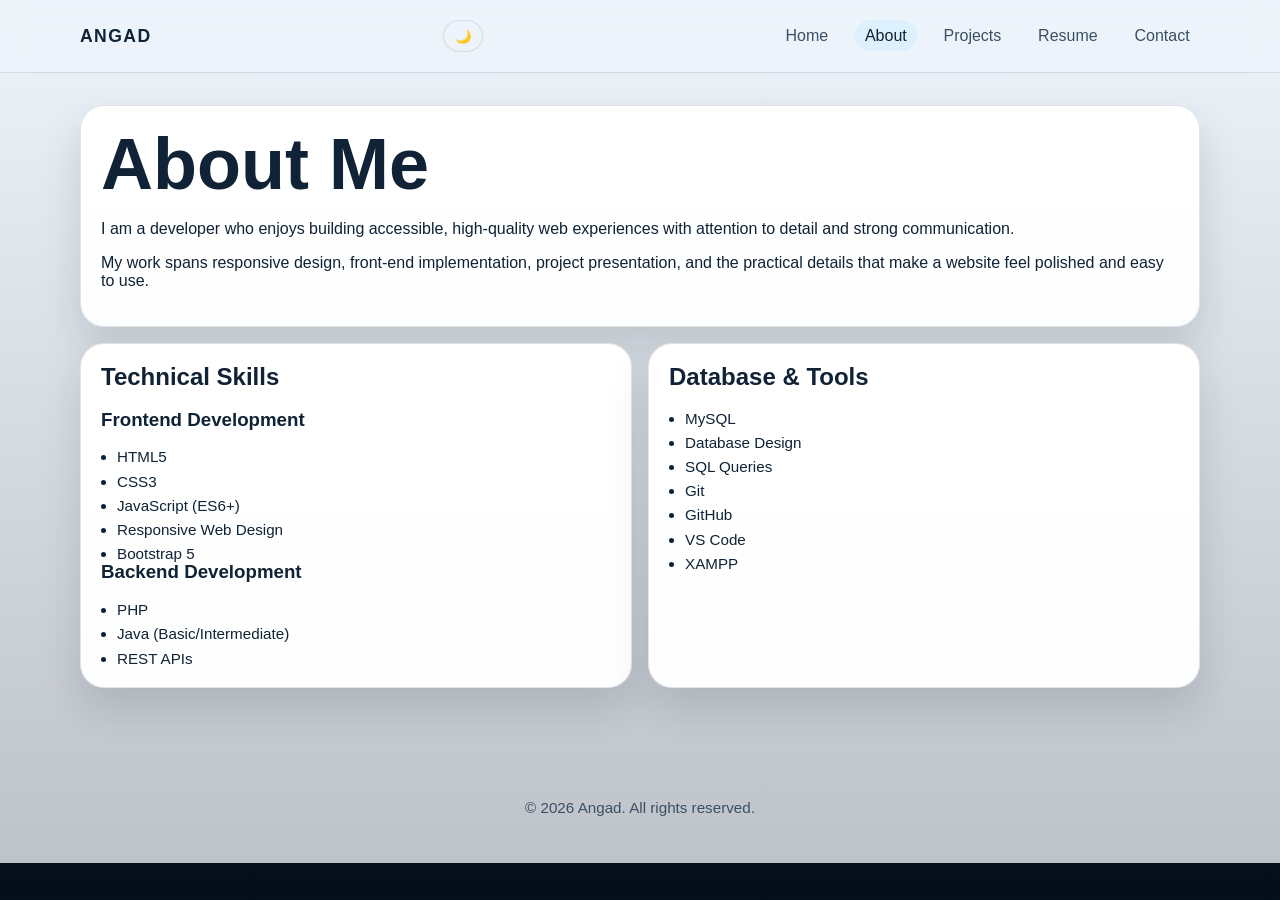
==== about.html @ 11468017 "Initial portfolio website commit" ====
<!DOCTYPE html>
<html lang="en">
  <head>
    <meta charset="UTF-8" />
    <meta name="viewport" content="width=device-width, initial-scale=1.0" />
    <title>Portfolio | About</title>
    <link rel="stylesheet" href="css/style.css" />
  </head>
  <body>
    <header class="site-header">
      <nav class="nav container">
        <a class="brand" href="index.html">Angad</a>
        <div class="nav-actions">
          <button class="theme-toggle" type="button" aria-label="Toggle theme">☀️</button>
          <button class="nav-toggle" type="button" aria-label="Toggle navigation">☰</button>
        </div>
        <ul class="nav-links">
          <li><a href="index.html">Home</a></li>
          <li><a href="about.html" class="active">About</a></li>
          <li><a href="projects.html">Projects</a></li>
          <li><a href="resume.html">Resume</a></li>
          <li><a href="contact.html">Contact</a></li>
        </ul>
      </nav>
    </header>

    <main class="container page-content">
      <section class="card">
        <h1>About Me</h1>
        <p>I am a developer who enjoys building accessible, high-quality web experiences with attention to detail and strong communication.</p>
        <p>My work spans responsive design, front-end implementation, project presentation, and the practical details that make a website feel polished and easy to use.</p>
      </section>

      <section class="section-grid two-up">
        <article class="card">
          <h2>Technical Skills</h2>
          <h3>Frontend Development</h3>
          <ul class="bullet-list">
            <li>HTML5</li>
            <li>CSS3</li>
            <li>JavaScript (ES6+)</li>
            <li>Responsive Web Design</li>
            <li>Bootstrap 5</li>
          </ul>
          <h3>Backend Development</h3>
          <ul class="bullet-list">
            <li>PHP</li>
            <li>Java (Basic/Intermediate)</li>
            <li>REST APIs</li>
          </ul>
        </article>
        <article class="card">
          <h2>Database & Tools</h2>
          <ul class="bullet-list">
            <li>MySQL</li>
            <li>Database Design</li>
            <li>SQL Queries</li>
            <li>Git</li>
            <li>GitHub</li>
            <li>VS Code</li>
            <li>XAMPP</li>
          </ul>
        </article>
      </section>
    </main>

    <footer class="site-footer">
      <p>© <span id="year"></span> Angad. All rights reserved.</p>
    </footer>

    <script src="js/script.js"></script>
  </body>
</html>
---- css/style.css ----
:root {
  color-scheme: dark;
  --bg: #07111f;
  --panel: #102235;
  --panel-2: #17324a;
  --text: #eff7ff;
  --muted: #bfd3e5;
  --accent: #62d2ff;
  --accent-2: #8ff1d1;
  --border: rgba(191, 211, 229, 0.14);
  --shadow: rgba(0, 0, 0, 0.28);
}

body.theme-light {
  color-scheme: light;
  --bg: #edf4fb;
  --panel: #ffffff;
  --panel-2: #e3edf9;
  --text: #102235;
  --muted: #3b4f63;
  --accent: #0f7cd8;
  --accent-2: #0aa67c;
  --border: rgba(16, 34, 53, 0.12);
  --shadow: rgba(15, 28, 44, 0.14);
}

* { box-sizing: border-box; }
html, body { margin: 0; padding: 0; font-family: Arial, Helvetica, sans-serif; background: linear-gradient(180deg, var(--bg) 0%, color-mix(in srgb, var(--bg) 80%, #000 20%) 100%); color: var(--text); min-height: 100%; }
body { display: flex; flex-direction: column; transition: background-color 0.25s ease, color 0.25s ease; }
img { max-width: 100%; display: block; }
a { color: inherit; text-decoration: none; }
.container { width: min(1120px, calc(100% - 2rem)); margin: 0 auto; }
.site-header { position: sticky; top: 0; z-index: 10; backdrop-filter: blur(12px); background: color-mix(in srgb, var(--bg) 86%, transparent); border-bottom: 1px solid var(--border); }
.nav { display: flex; align-items: center; justify-content: space-between; gap: 1rem; min-height: 72px; }
.brand { font-size: 1.1rem; font-weight: 700; letter-spacing: 0.08em; text-transform: uppercase; }
.nav-links { display: flex; gap: 1rem; list-style: none; margin: 0; padding: 0; align-items: center; }
.nav-links a { color: var(--muted); padding: 0.45rem 0.65rem; border-radius: 999px; transition: transform 0.18s ease, background-color 0.18s ease, color 0.18s ease; }
.nav-links a:hover, .nav-links a.active { color: var(--text); background: rgba(98, 210, 255, 0.12); transform: translateY(-1px); }
.nav-actions { display: flex; align-items: center; gap: 0.5rem; }
.theme-toggle, .nav-toggle { display: inline-flex; align-items: center; justify-content: center; background: rgba(255, 255, 255, 0.04); color: var(--text); border: 1px solid var(--border); border-radius: 999px; padding: 0.45rem 0.65rem; transition: transform 0.18s ease, background-color 0.18s ease, box-shadow 0.18s ease; }
.theme-toggle:hover, .nav-toggle:hover { background: rgba(98, 210, 255, 0.12); transform: translateY(-1px); box-shadow: 0 10px 18px rgba(0, 0, 0, 0.18); }
.nav-toggle { display: none; border-radius: 8px; }

main { flex: 1; }
.hero { display: grid; grid-template-columns: 1.2fr 0.8fr; gap: 2rem; align-items: center; padding: 4rem 0 2rem; }
.eyebrow { text-transform: uppercase; letter-spacing: 0.18em; color: var(--accent); font-size: 0.82rem; }
h1, h2, h3 { line-height: 1.08; margin-top: 0; }
h1 { font-size: clamp(2.4rem, 6vw, 4.5rem); margin-bottom: 1rem; }
.lead { color: var(--muted); font-size: 1.08rem; max-width: 42rem; }
.cta-row { display: flex; gap: 0.75rem; flex-wrap: wrap; margin-top: 1.6rem; }
.button { display: inline-flex; align-items: center; justify-content: center; border-radius: 999px; padding: 0.75rem 1rem; border: 1px solid transparent; font-weight: 600; transition: transform 0.18s ease, box-shadow 0.18s ease, background-color 0.18s ease; }
.button:hover { transform: translateY(-2px); box-shadow: 0 10px 18px rgba(0, 0, 0, 0.25); }
.button.primary { background: linear-gradient(135deg, var(--accent), #4ea8ff); color: #03101b; box-shadow: 0 0 0 rgba(98, 210, 255, 0.35), 0 12px 24px rgba(98, 210, 255, 0.18); }
.button.primary:hover { box-shadow: 0 0 18px rgba(98, 210, 255, 0.35), 0 14px 28px rgba(98, 210, 255, 0.25); }
.button.secondary { border-color: var(--border); color: var(--text); background: rgba(255,255,255,0.03); }

.profile-card, .card { background: linear-gradient(180deg, var(--panel), color-mix(in srgb, var(--panel) 92%, var(--bg) 8%)); border: 1px solid var(--border); border-radius: 24px; padding: 1.25rem; box-shadow: 0 20px 40px var(--shadow); transition: transform 0.18s ease, border-color 0.18s ease, box-shadow 0.18s ease; }
.profile-card:hover, .card:hover { transform: translateY(-3px); border-color: rgba(98, 210, 255, 0.35); box-shadow: 0 24px 46px var(--shadow); }
.avatar { width: 72px; height: 72px; border-radius: 18px; display: grid; place-items: center; font-weight: 700; background: linear-gradient(135deg, var(--accent-2), var(--accent)); color: #07111f; margin-bottom: 0.75rem; }
.tag-list, .bullet-list { display: flex; flex-wrap: wrap; gap: 0.5rem; list-style: none; padding: 0; margin: 0; }
.tag-list li, .bullet-list li { background: rgba(255,255,255,0.06); border: 1px solid var(--border); padding: 0.45rem 0.6rem; border-radius: 999px; font-size: 0.95rem; }
.bullet-list { display: grid; gap: 0.45rem; list-style: disc; padding-left: 1rem; }
.bullet-list li { background: none; border: none; padding: 0; border-radius: 0; }

.section-grid { display: grid; gap: 1rem; margin: 1rem 0 2rem; }
.two-up { grid-template-columns: repeat(2, 1fr); }
.three-up { grid-template-columns: repeat(3, 1fr); }
.page-content { padding: 2rem 0 3rem; }
.project-card p { color: var(--muted); }
.contact-wrap { display: grid; grid-template-columns: 1fr 1fr; gap: 1.25rem; }
.contact-form { display: grid; gap: 0.85rem; }
.contact-form label { display: grid; gap: 0.35rem; color: var(--muted); font-size: 0.95rem; }
.contact-form input, .contact-form textarea { width: 100%; border-radius: 14px; border: 1px solid var(--border); background: rgba(255,255,255,0.04); color: var(--text); padding: 0.8rem 0.9rem; font: inherit; }
.contact-form input:focus, .contact-form textarea:focus { outline: 2px solid rgba(98, 210, 255, 0.35); border-color: var(--accent); }
.site-footer { padding: 1rem 0 2rem; color: var(--muted); text-align: center; font-size: 0.95rem; }

@media (max-width: 980px) {
  .hero, .contact-wrap, .two-up, .three-up { grid-template-columns: 1fr; }
}

@media (max-width: 760px) {
  .nav-toggle { display: inline-flex; }
  .nav-links { position: absolute; top: 72px; left: 1rem; right: 1rem; display: none; flex-direction: column; align-items: stretch; background: rgba(7, 17, 31, 0.98); border: 1px solid var(--border); border-radius: 18px; padding: 0.75rem; }
  .nav-links.open { display: flex; }
  .hero { padding-top: 2rem; }
}
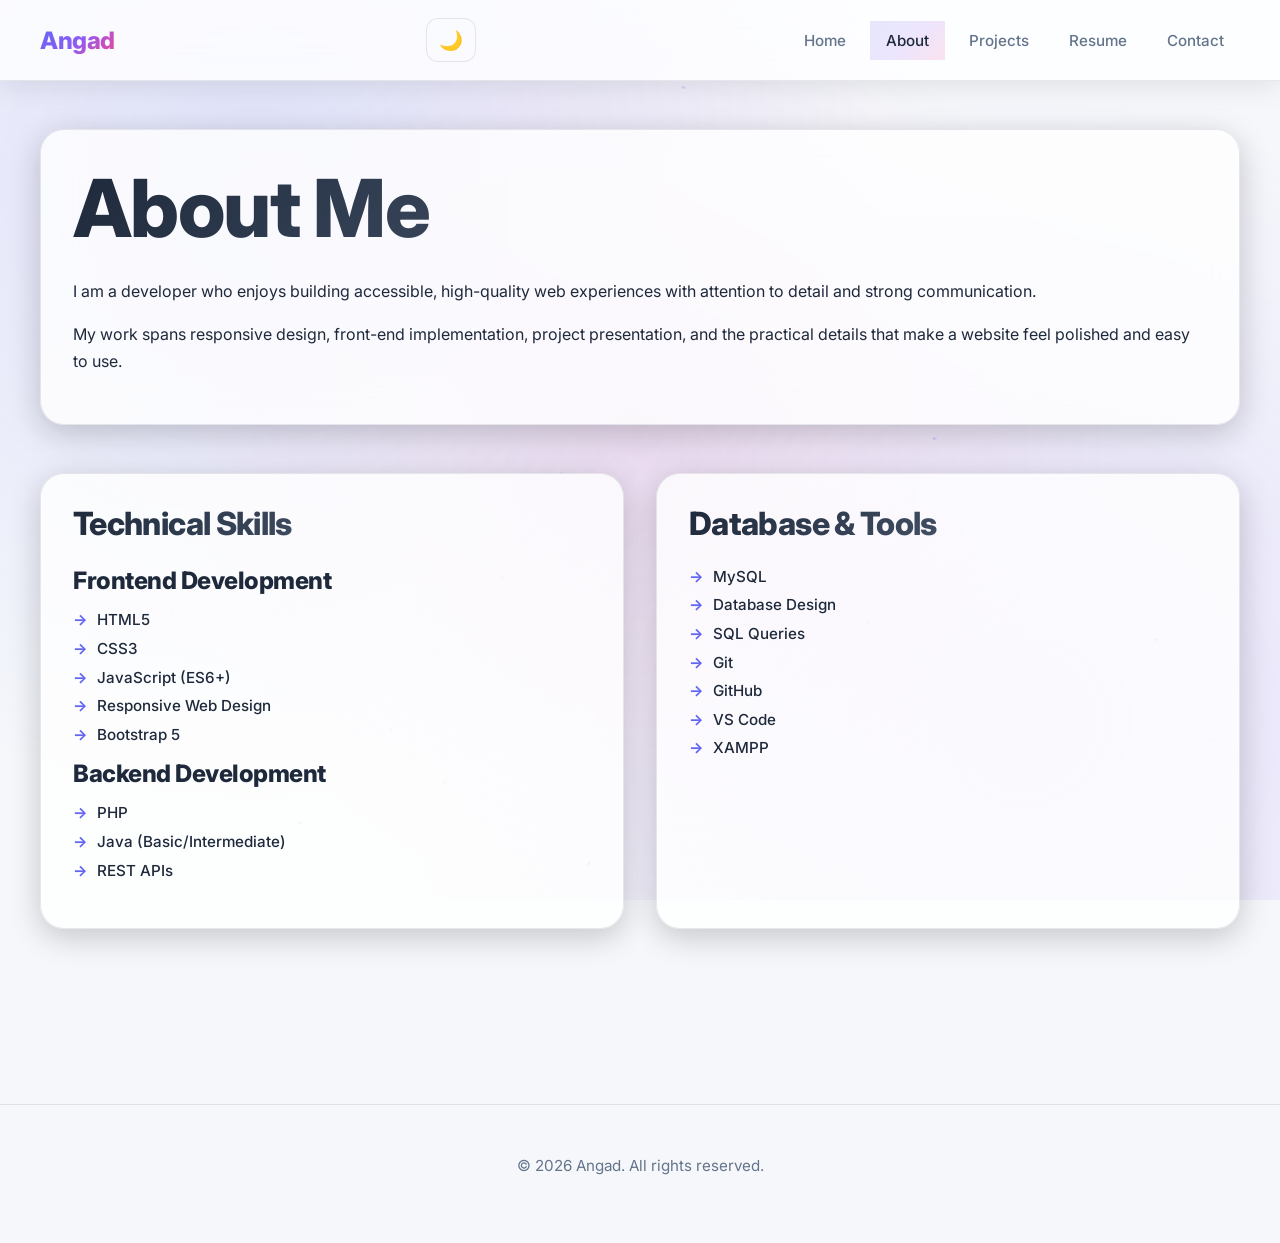
==== commit 326c2ce5: "Add stunning portfolio design with 8 button effects and Netlify deployment" ====
--- a/about.html
+++ b/about.html
@@ -4,6 +4,9 @@
     <meta charset="UTF-8" />
     <meta name="viewport" content="width=device-width, initial-scale=1.0" />
     <title>Portfolio | About</title>
+    <link rel="preconnect" href="https://fonts.googleapis.com">
+    <link rel="preconnect" href="https://fonts.gstatic.com" crossorigin>
+    <link href="https://fonts.googleapis.com/css2?family=Inter:wght@400;500;600;700;800;900&display=swap" rel="stylesheet">
     <link rel="stylesheet" href="css/style.css" />
   </head>
   <body>
--- a/css/style.css
+++ b/css/style.css
@@ -1,86 +1,1029 @@
 :root {
   color-scheme: dark;
-  --bg: #07111f;
-  --panel: #102235;
-  --panel-2: #17324a;
-  --text: #eff7ff;
-  --muted: #bfd3e5;
-  --accent: #62d2ff;
-  --accent-2: #8ff1d1;
-  --border: rgba(191, 211, 229, 0.14);
-  --shadow: rgba(0, 0, 0, 0.28);
+  --bg: #0a0e27;
+  --bg-secondary: #131738;
+  --panel: #1a1f3a;
+  --panel-2: #242a4d;
+  --text: #f0f4ff;
+  --muted: #a8b4cf;
+  --accent: #6366f1;
+  --accent-2: #8b5cf6;
+  --accent-3: #ec4899;
+  --accent-glow: rgba(99, 102, 241, 0.4);
+  --border: rgba(168, 180, 207, 0.1);
+  --shadow: rgba(0, 0, 0, 0.4);
+  --gradient-1: linear-gradient(135deg, #6366f1 0%, #8b5cf6 50%, #ec4899 100%);
+  --gradient-2: linear-gradient(135deg, #3b82f6 0%, #6366f1 100%);
 }
 
 body.theme-light {
   color-scheme: light;
-  --bg: #edf4fb;
+  --bg: #f5f7fb;
+  --bg-secondary: #e8ecf4;
   --panel: #ffffff;
-  --panel-2: #e3edf9;
-  --text: #102235;
-  --muted: #3b4f63;
-  --accent: #0f7cd8;
-  --accent-2: #0aa67c;
-  --border: rgba(16, 34, 53, 0.12);
-  --shadow: rgba(15, 28, 44, 0.14);
-}
-
-* { box-sizing: border-box; }
-html, body { margin: 0; padding: 0; font-family: Arial, Helvetica, sans-serif; background: linear-gradient(180deg, var(--bg) 0%, color-mix(in srgb, var(--bg) 80%, #000 20%) 100%); color: var(--text); min-height: 100%; }
-body { display: flex; flex-direction: column; transition: background-color 0.25s ease, color 0.25s ease; }
-img { max-width: 100%; display: block; }
-a { color: inherit; text-decoration: none; }
-.container { width: min(1120px, calc(100% - 2rem)); margin: 0 auto; }
-.site-header { position: sticky; top: 0; z-index: 10; backdrop-filter: blur(12px); background: color-mix(in srgb, var(--bg) 86%, transparent); border-bottom: 1px solid var(--border); }
-.nav { display: flex; align-items: center; justify-content: space-between; gap: 1rem; min-height: 72px; }
-.brand { font-size: 1.1rem; font-weight: 700; letter-spacing: 0.08em; text-transform: uppercase; }
-.nav-links { display: flex; gap: 1rem; list-style: none; margin: 0; padding: 0; align-items: center; }
-.nav-links a { color: var(--muted); padding: 0.45rem 0.65rem; border-radius: 999px; transition: transform 0.18s ease, background-color 0.18s ease, color 0.18s ease; }
-.nav-links a:hover, .nav-links a.active { color: var(--text); background: rgba(98, 210, 255, 0.12); transform: translateY(-1px); }
-.nav-actions { display: flex; align-items: center; gap: 0.5rem; }
-.theme-toggle, .nav-toggle { display: inline-flex; align-items: center; justify-content: center; background: rgba(255, 255, 255, 0.04); color: var(--text); border: 1px solid var(--border); border-radius: 999px; padding: 0.45rem 0.65rem; transition: transform 0.18s ease, background-color 0.18s ease, box-shadow 0.18s ease; }
-.theme-toggle:hover, .nav-toggle:hover { background: rgba(98, 210, 255, 0.12); transform: translateY(-1px); box-shadow: 0 10px 18px rgba(0, 0, 0, 0.18); }
-.nav-toggle { display: none; border-radius: 8px; }
-
-main { flex: 1; }
-.hero { display: grid; grid-template-columns: 1.2fr 0.8fr; gap: 2rem; align-items: center; padding: 4rem 0 2rem; }
-.eyebrow { text-transform: uppercase; letter-spacing: 0.18em; color: var(--accent); font-size: 0.82rem; }
-h1, h2, h3 { line-height: 1.08; margin-top: 0; }
-h1 { font-size: clamp(2.4rem, 6vw, 4.5rem); margin-bottom: 1rem; }
-.lead { color: var(--muted); font-size: 1.08rem; max-width: 42rem; }
-.cta-row { display: flex; gap: 0.75rem; flex-wrap: wrap; margin-top: 1.6rem; }
-.button { display: inline-flex; align-items: center; justify-content: center; border-radius: 999px; padding: 0.75rem 1rem; border: 1px solid transparent; font-weight: 600; transition: transform 0.18s ease, box-shadow 0.18s ease, background-color 0.18s ease; }
-.button:hover { transform: translateY(-2px); box-shadow: 0 10px 18px rgba(0, 0, 0, 0.25); }
-.button.primary { background: linear-gradient(135deg, var(--accent), #4ea8ff); color: #03101b; box-shadow: 0 0 0 rgba(98, 210, 255, 0.35), 0 12px 24px rgba(98, 210, 255, 0.18); }
-.button.primary:hover { box-shadow: 0 0 18px rgba(98, 210, 255, 0.35), 0 14px 28px rgba(98, 210, 255, 0.25); }
-.button.secondary { border-color: var(--border); color: var(--text); background: rgba(255,255,255,0.03); }
-
-.profile-card, .card { background: linear-gradient(180deg, var(--panel), color-mix(in srgb, var(--panel) 92%, var(--bg) 8%)); border: 1px solid var(--border); border-radius: 24px; padding: 1.25rem; box-shadow: 0 20px 40px var(--shadow); transition: transform 0.18s ease, border-color 0.18s ease, box-shadow 0.18s ease; }
-.profile-card:hover, .card:hover { transform: translateY(-3px); border-color: rgba(98, 210, 255, 0.35); box-shadow: 0 24px 46px var(--shadow); }
-.avatar { width: 72px; height: 72px; border-radius: 18px; display: grid; place-items: center; font-weight: 700; background: linear-gradient(135deg, var(--accent-2), var(--accent)); color: #07111f; margin-bottom: 0.75rem; }
-.tag-list, .bullet-list { display: flex; flex-wrap: wrap; gap: 0.5rem; list-style: none; padding: 0; margin: 0; }
-.tag-list li, .bullet-list li { background: rgba(255,255,255,0.06); border: 1px solid var(--border); padding: 0.45rem 0.6rem; border-radius: 999px; font-size: 0.95rem; }
-.bullet-list { display: grid; gap: 0.45rem; list-style: disc; padding-left: 1rem; }
-.bullet-list li { background: none; border: none; padding: 0; border-radius: 0; }
-
-.section-grid { display: grid; gap: 1rem; margin: 1rem 0 2rem; }
-.two-up { grid-template-columns: repeat(2, 1fr); }
-.three-up { grid-template-columns: repeat(3, 1fr); }
-.page-content { padding: 2rem 0 3rem; }
-.project-card p { color: var(--muted); }
-.contact-wrap { display: grid; grid-template-columns: 1fr 1fr; gap: 1.25rem; }
-.contact-form { display: grid; gap: 0.85rem; }
-.contact-form label { display: grid; gap: 0.35rem; color: var(--muted); font-size: 0.95rem; }
-.contact-form input, .contact-form textarea { width: 100%; border-radius: 14px; border: 1px solid var(--border); background: rgba(255,255,255,0.04); color: var(--text); padding: 0.8rem 0.9rem; font: inherit; }
-.contact-form input:focus, .contact-form textarea:focus { outline: 2px solid rgba(98, 210, 255, 0.35); border-color: var(--accent); }
-.site-footer { padding: 1rem 0 2rem; color: var(--muted); text-align: center; font-size: 0.95rem; }
+  --panel-2: #f8f9fc;
+  --text: #1e293b;
+  --muted: #64748b;
+  --accent: #6366f1;
+  --accent-2: #8b5cf6;
+  --accent-3: #ec4899;
+  --accent-glow: rgba(99, 102, 241, 0.2);
+  --border: rgba(30, 41, 59, 0.1);
+  --shadow: rgba(15, 23, 42, 0.15);
+  --gradient-1: linear-gradient(135deg, #6366f1 0%, #8b5cf6 50%, #ec4899 100%);
+  --gradient-2: linear-gradient(135deg, #3b82f6 0%, #6366f1 100%);
+}
+
+* { 
+  box-sizing: border-box; 
+  margin: 0;
+  padding: 0;
+}
+
+html {
+  scroll-behavior: smooth;
+}
+
+html, body { 
+  margin: 0; 
+  padding: 0; 
+  font-family: 'Inter', -apple-system, BlinkMacSystemFont, 'Segoe UI', Roboto, Oxygen, Ubuntu, sans-serif; 
+  background: var(--bg);
+  color: var(--text); 
+  min-height: 100%;
+  overflow-x: hidden;
+}
+
+body { 
+  display: flex; 
+  flex-direction: column; 
+  transition: background-color 0.3s ease, color 0.3s ease;
+  position: relative;
+}
+
+body::before {
+  content: '';
+  position: fixed;
+  top: 0;
+  left: 0;
+  right: 0;
+  bottom: 0;
+  background: 
+    radial-gradient(circle at 20% 20%, rgba(99, 102, 241, 0.15) 0%, transparent 50%),
+    radial-gradient(circle at 80% 80%, rgba(139, 92, 246, 0.15) 0%, transparent 50%),
+    radial-gradient(circle at 50% 50%, rgba(236, 72, 153, 0.1) 0%, transparent 60%);
+  pointer-events: none;
+  z-index: 0;
+  animation: gradientShift 15s ease infinite;
+}
+
+@keyframes gradientShift {
+  0%, 100% { opacity: 0.8; }
+  50% { opacity: 1; }
+}
+
+body > * {
+  position: relative;
+  z-index: 1;
+}
+
+img { 
+  max-width: 100%; 
+  display: block; 
+}
+
+a { 
+  color: inherit; 
+  text-decoration: none;
+  transition: all 0.3s ease;
+}
+
+.container { 
+  width: min(1200px, calc(100% - 3rem)); 
+  margin: 0 auto; 
+}
+.site-header { 
+  position: sticky; 
+  top: 0; 
+  z-index: 100; 
+  backdrop-filter: blur(20px) saturate(180%); 
+  background: rgba(10, 14, 39, 0.8);
+  border-bottom: 1px solid var(--border); 
+  box-shadow: 0 4px 30px rgba(0, 0, 0, 0.1);
+  animation: slideDown 0.6s ease;
+}
+
+body.theme-light .site-header {
+  background: rgba(255, 255, 255, 0.8);
+}
+
+@keyframes slideDown {
+  from {
+    transform: translateY(-100%);
+    opacity: 0;
+  }
+  to {
+    transform: translateY(0);
+    opacity: 1;
+  }
+}
+
+.nav { 
+  display: flex; 
+  align-items: center; 
+  justify-content: space-between; 
+  gap: 1rem; 
+  min-height: 80px;
+  padding: 0.5rem 0;
+}
+
+.brand { 
+  font-size: 1.5rem; 
+  font-weight: 800; 
+  letter-spacing: -0.02em; 
+  background: var(--gradient-1);
+  -webkit-background-clip: text;
+  -webkit-text-fill-color: transparent;
+  background-clip: text;
+  transition: transform 0.3s ease;
+}
+
+.brand:hover {
+  transform: scale(1.05);
+}
+
+.nav-links { 
+  display: flex; 
+  gap: 0.5rem; 
+  list-style: none; 
+  margin: 0; 
+  padding: 0; 
+  align-items: center; 
+}
+
+.nav-links a { 
+  color: var(--muted); 
+  padding: 0.6rem 1rem; 
+  border-radius: 12px; 
+  font-weight: 500;
+  font-size: 0.95rem;
+  position: relative;
+  overflow: hidden;
+  transition: all 0.3s ease;
+}
+
+.nav-links a::before {
+  content: '';
+  position: absolute;
+  top: 0;
+  left: 0;
+  right: 0;
+  bottom: 0;
+  background: var(--gradient-1);
+  opacity: 0;
+  transition: opacity 0.3s ease;
+  z-index: -1;
+}
+
+.nav-links a:hover, .nav-links a.active { 
+  color: var(--text);
+  transform: translateY(-2px);
+}
+
+.nav-links a.active::before {
+  opacity: 0.15;
+}
+
+.nav-links a:hover::before {
+  opacity: 0.1;
+}
+
+.nav-actions { 
+  display: flex; 
+  align-items: center; 
+  gap: 0.5rem; 
+}
+
+.theme-toggle, .nav-toggle { 
+  display: inline-flex; 
+  align-items: center; 
+  justify-content: center; 
+  background: rgba(255, 255, 255, 0.05); 
+  color: var(--text); 
+  border: 1px solid var(--border); 
+  border-radius: 12px; 
+  padding: 0.6rem 0.75rem; 
+  cursor: pointer;
+  font-size: 1.2rem;
+  transition: all 0.3s ease;
+}
+
+.theme-toggle:hover, .nav-toggle:hover { 
+  background: rgba(99, 102, 241, 0.15); 
+  transform: translateY(-2px) scale(1.05); 
+  box-shadow: 0 8px 20px rgba(99, 102, 241, 0.3);
+  border-color: var(--accent);
+}
+
+.nav-toggle { 
+  display: none;
+}
+
+main { 
+  flex: 1; 
+}
+
+.hero { 
+  display: grid; 
+  grid-template-columns: 1fr; 
+  gap: 2rem; 
+  align-items: center; 
+  padding: 6rem 0 4rem;
+  text-align: center;
+  animation: fadeInUp 0.8s ease;
+}
+
+@keyframes fadeInUp {
+  from {
+    opacity: 0;
+    transform: translateY(30px);
+  }
+  to {
+    opacity: 1;
+    transform: translateY(0);
+  }
+}
+
+.eyebrow { 
+  text-transform: uppercase; 
+  letter-spacing: 0.12em; 
+  background: var(--gradient-1);
+  -webkit-background-clip: text;
+  -webkit-text-fill-color: transparent;
+  background-clip: text;
+  font-size: 0.9rem; 
+  font-weight: 600;
+  margin-bottom: 1rem;
+  animation: fadeInUp 0.8s ease 0.2s both;
+}
+
+h1, h2, h3 { 
+  line-height: 1.15; 
+  margin-top: 0; 
+  font-weight: 800;
+  letter-spacing: -0.02em;
+}
+
+h1 { 
+  font-size: clamp(2.5rem, 7vw, 5rem); 
+  margin-bottom: 1.5rem;
+  background: linear-gradient(135deg, var(--text) 0%, var(--muted) 100%);
+  -webkit-background-clip: text;
+  -webkit-text-fill-color: transparent;
+  background-clip: text;
+  animation: fadeInUp 0.8s ease 0.3s both;
+}
+
+.lead { 
+  color: var(--muted); 
+  font-size: 1.25rem; 
+  max-width: 46rem;
+  margin: 0 auto 2rem;
+  line-height: 1.7;
+  animation: fadeInUp 0.8s ease 0.4s both;
+}
+.cta-row { 
+  display: flex; 
+  gap: 1rem; 
+  flex-wrap: wrap; 
+  margin-top: 2rem;
+  justify-content: center;
+  animation: fadeInUp 0.8s ease 0.5s both;
+}
+
+.button { 
+  display: inline-flex; 
+  align-items: center; 
+  justify-content: center; 
+  border-radius: 14px; 
+  padding: 1rem 2rem; 
+  border: 2px solid transparent; 
+  font-weight: 600;
+  font-size: 1rem;
+  cursor: pointer;
+  position: relative;
+  overflow: hidden;
+  transition: all 0.4s cubic-bezier(0.4, 0, 0.2, 1);
+  z-index: 1;
+}
+
+/* Shimmer effect for primary button */
+.button.primary::before {
+  content: '';
+  position: absolute;
+  top: 0;
+  left: -100%;
+  width: 100%;
+  height: 100%;
+  background: linear-gradient(
+    90deg,
+    transparent,
+    rgba(255, 255, 255, 0.3),
+    transparent
+  );
+  transition: left 0.5s ease;
+}
+
+.button.primary:hover::before {
+  left: 100%;
+}
+
+/* Magnetic border effect for secondary button */
+.button.secondary::before {
+  content: '';
+  position: absolute;
+  inset: -2px;
+  border-radius: 14px;
+  padding: 2px;
+  background: var(--gradient-1);
+  -webkit-mask: linear-gradient(#fff 0 0) content-box, linear-gradient(#fff 0 0);
+  -webkit-mask-composite: xor;
+  mask-composite: exclude;
+  opacity: 0;
+  transition: opacity 0.4s ease;
+}
+
+.button.secondary:hover::before {
+  opacity: 1;
+}
+
+/* Particle burst effect */
+.button::after {
+  content: '✨';
+  position: absolute;
+  font-size: 0;
+  opacity: 0;
+  top: 50%;
+  left: 50%;
+  transform: translate(-50%, -50%);
+  transition: all 0.4s ease;
+  pointer-events: none;
+}
+
+.button:active::after {
+  font-size: 2rem;
+  opacity: 0;
+  transform: translate(-50%, -50%) scale(2);
+}
+
+.button:hover { 
+  transform: translateY(-4px) scale(1.02);
+}
+
+.button.primary { 
+  background: var(--gradient-1);
+  color: #ffffff; 
+  box-shadow: 0 8px 24px var(--accent-glow);
+  border-color: transparent;
+  animation: buttonGlow 3s ease-in-out infinite;
+}
+
+@keyframes buttonGlow {
+  0%, 100% {
+    box-shadow: 0 8px 24px var(--accent-glow);
+  }
+  50% {
+    box-shadow: 0 8px 32px var(--accent-glow), 0 0 20px rgba(99, 102, 241, 0.4);
+  }
+}
+
+.button.primary:hover { 
+  box-shadow: 0 16px 40px var(--accent-glow), 0 0 0 4px rgba(99, 102, 241, 0.15);
+  animation: none;
+  background: linear-gradient(135deg, #7c3aed 0%, #a855f7 50%, #f472b6 100%);
+}
+
+.button.secondary { 
+  border-color: var(--border); 
+  color: var(--text); 
+  background: rgba(255,255,255,0.05);
+  backdrop-filter: blur(10px);
+  position: relative;
+}
+
+.button.secondary:hover {
+  border-color: transparent;
+  background: rgba(99, 102, 241, 0.15);
+  box-shadow: 0 12px 32px rgba(99, 102, 241, 0.3), 
+              inset 0 0 20px rgba(99, 102, 241, 0.1);
+  color: var(--accent);
+}
+
+/* 3D press effect */
+.button:active {
+  transform: translateY(-1px) scale(0.98);
+  transition: all 0.1s ease;
+}
+
+/* Pulse effect on focus */
+.button:focus-visible {
+  outline: none;
+  animation: buttonPulse 1s ease infinite;
+}
+
+@keyframes buttonPulse {
+  0%, 100% {
+    box-shadow: 0 8px 24px var(--accent-glow), 0 0 0 0 rgba(99, 102, 241, 0.4);
+  }
+  50% {
+    box-shadow: 0 8px 24px var(--accent-glow), 0 0 0 8px rgba(99, 102, 241, 0);
+  }
+}
+
+.profile-card, .card { 
+  background: rgba(26, 31, 58, 0.6);
+  border: 1px solid var(--border); 
+  border-radius: 24px; 
+  padding: 2rem; 
+  box-shadow: 0 8px 32px rgba(0, 0, 0, 0.2);
+  backdrop-filter: blur(20px);
+  transition: all 0.4s cubic-bezier(0.4, 0, 0.2, 1);
+  position: relative;
+  overflow: hidden;
+}
+
+body.theme-light .card {
+  background: rgba(255, 255, 255, 0.8);
+}
+
+.card::before {
+  content: '';
+  position: absolute;
+  top: 0;
+  left: 0;
+  right: 0;
+  height: 3px;
+  background: var(--gradient-1);
+  transform: scaleX(0);
+  transform-origin: left;
+  transition: transform 0.4s ease;
+}
+
+.profile-card:hover, .card:hover { 
+  transform: translateY(-8px) scale(1.02); 
+  border-color: var(--accent);
+  box-shadow: 0 20px 60px rgba(99, 102, 241, 0.3), 0 0 0 1px var(--accent);
+}
+
+.card:hover::before {
+  transform: scaleX(1);
+}
+
+.avatar { 
+  width: 80px; 
+  height: 80px; 
+  border-radius: 20px; 
+  display: grid; 
+  place-items: center; 
+  font-weight: 700; 
+  background: var(--gradient-1);
+  color: #ffffff; 
+  margin-bottom: 1rem;
+  font-size: 2rem;
+  box-shadow: 0 8px 24px var(--accent-glow);
+}
+.tag-list, .bullet-list { 
+  display: flex; 
+  flex-wrap: wrap; 
+  gap: 0.75rem; 
+  list-style: none; 
+  padding: 0; 
+  margin: 1rem 0; 
+}
+
+.tag-list li, .bullet-list li { 
+  background: rgba(99, 102, 241, 0.1); 
+  border: 1px solid rgba(99, 102, 241, 0.3); 
+  padding: 0.6rem 1rem; 
+  border-radius: 12px; 
+  font-size: 0.95rem;
+  font-weight: 500;
+  transition: all 0.3s ease;
+  cursor: default;
+}
+
+.tag-list li:hover {
+  background: rgba(99, 102, 241, 0.2);
+  border-color: var(--accent);
+  transform: translateY(-2px);
+}
+
+.bullet-list { 
+  display: grid; 
+  gap: 0.6rem; 
+  list-style: none;
+  padding-left: 0;
+}
+
+.bullet-list li { 
+  background: none; 
+  border: none; 
+  padding: 0 0 0 1.5rem; 
+  border-radius: 0;
+  position: relative;
+}
+
+.bullet-list li::before {
+  content: '→';
+  position: absolute;
+  left: 0;
+  color: var(--accent);
+  font-weight: bold;
+}
+
+.section-grid { 
+  display: grid; 
+  gap: 2rem; 
+  margin: 3rem 0;
+  animation: fadeInUp 0.8s ease 0.6s both;
+}
+
+.two-up { 
+  grid-template-columns: repeat(2, 1fr); 
+}
+
+.three-up { 
+  grid-template-columns: repeat(auto-fit, minmax(300px, 1fr)); 
+}
+
+.page-content { 
+  padding: 3rem 0 4rem;
+  animation: fadeInUp 0.8s ease;
+}
+
+.page-content > .card {
+  animation: fadeInUp 0.8s ease 0.2s both;
+}
+
+.page-content .section-grid {
+  animation: fadeInUp 0.8s ease 0.4s both;
+}
+
+.project-card p { 
+  color: var(--muted); 
+  line-height: 1.7;
+  margin: 1rem 0;
+}
+
+.project-card h2 {
+  color: var(--text);
+  font-size: 1.5rem;
+  margin-bottom: 1rem;
+}
+.contact-wrap { 
+  display: grid; 
+  grid-template-columns: 1fr 1fr; 
+  gap: 2rem;
+  align-items: start;
+}
+
+.contact-form { 
+  display: grid; 
+  gap: 1.25rem; 
+}
+
+.contact-form label { 
+  display: grid; 
+  gap: 0.5rem; 
+  color: var(--text); 
+  font-size: 0.95rem;
+  font-weight: 600;
+}
+
+.contact-form input, .contact-form textarea { 
+  width: 100%; 
+  border-radius: 12px; 
+  border: 2px solid var(--border); 
+  background: rgba(255,255,255,0.05); 
+  color: var(--text); 
+  padding: 1rem 1.25rem; 
+  font: inherit;
+  transition: all 0.3s ease;
+}
+
+.contact-form input:focus, .contact-form textarea:focus { 
+  outline: none;
+  border-color: var(--accent);
+  background: rgba(99, 102, 241, 0.05);
+  box-shadow: 0 0 0 4px rgba(99, 102, 241, 0.1);
+}
+
+.contact-form textarea {
+  resize: vertical;
+  min-height: 150px;
+}
+
+.site-footer { 
+  padding: 3rem 0;
+  color: var(--muted); 
+  text-align: center; 
+  font-size: 0.95rem;
+  border-top: 1px solid var(--border);
+  margin-top: 4rem;
+}
 
 @media (max-width: 980px) {
-  .hero, .contact-wrap, .two-up, .three-up { grid-template-columns: 1fr; }
+  .hero, .contact-wrap, .two-up, .three-up { 
+    grid-template-columns: 1fr; 
+  }
+  
+  .container {
+    width: calc(100% - 2rem);
+  }
+  
+  h1 {
+    font-size: clamp(2rem, 8vw, 3.5rem);
+  }
+  
+  .lead {
+    font-size: 1.1rem;
+  }
 }
 
 @media (max-width: 760px) {
-  .nav-toggle { display: inline-flex; }
-  .nav-links { position: absolute; top: 72px; left: 1rem; right: 1rem; display: none; flex-direction: column; align-items: stretch; background: rgba(7, 17, 31, 0.98); border: 1px solid var(--border); border-radius: 18px; padding: 0.75rem; }
-  .nav-links.open { display: flex; }
-  .hero { padding-top: 2rem; }
-}
+  .nav-toggle { 
+    display: inline-flex; 
+  }
+  
+  .nav-links { 
+    position: absolute; 
+    top: 80px; 
+    left: 1rem; 
+    right: 1rem; 
+    display: none; 
+    flex-direction: column; 
+    align-items: stretch; 
+    background: rgba(26, 31, 58, 0.98);
+    backdrop-filter: blur(20px);
+    border: 1px solid var(--border); 
+    border-radius: 20px; 
+    padding: 1rem;
+    box-shadow: 0 20px 60px rgba(0, 0, 0, 0.4);
+  }
+  
+  body.theme-light .nav-links {
+    background: rgba(255, 255, 255, 0.98);
+  }
+  
+  .nav-links.open { 
+    display: flex;
+    animation: slideDown 0.3s ease;
+  }
+  
+  .nav-links a {
+    padding: 1rem;
+    text-align: center;
+  }
+  
+  .hero { 
+    padding-top: 3rem; 
+    padding-bottom: 2rem;
+  }
+  
+  .cta-row {
+    flex-direction: column;
+    width: 100%;
+  }
+  
+  .button {
+    width: 100%;
+  }
+  
+  .card {
+    padding: 1.5rem;
+  }
+  
+  .section-grid {
+    gap: 1.5rem;
+  }
+}
+
+
+/* Additional utility classes and polish */
+h2 {
+  font-size: 2rem;
+  margin-bottom: 1.5rem;
+  background: linear-gradient(135deg, var(--text) 0%, var(--muted) 100%);
+  -webkit-background-clip: text;
+  -webkit-text-fill-color: transparent;
+  background-clip: text;
+}
+
+h3 {
+  font-size: 1.5rem;
+  margin-bottom: 1rem;
+  color: var(--text);
+}
+
+p {
+  line-height: 1.7;
+  margin-bottom: 1rem;
+}
+
+/* Smooth scrolling for all browsers */
+* {
+  scroll-behavior: smooth;
+}
+
+/* Selection styling */
+::selection {
+  background: var(--accent);
+  color: #ffffff;
+}
+
+::-moz-selection {
+  background: var(--accent);
+  color: #ffffff;
+}
+
+/* Focus visible for accessibility */
+*:focus-visible {
+  outline: 2px solid var(--accent);
+  outline-offset: 3px;
+  border-radius: 4px;
+}
+
+/* Loading animation for page transitions */
+@keyframes shimmer {
+  0% {
+    background-position: -1000px 0;
+  }
+  100% {
+    background-position: 1000px 0;
+  }
+}
+
+/* Improved button and card shadows */
+.button, .card {
+  will-change: transform;
+}
+
+/* Performance optimizations */
+.site-header {
+  will-change: backdrop-filter;
+}
+
+/* Print styles */
+@media print {
+  .site-header, .site-footer, .nav-toggle, .theme-toggle {
+    display: none;
+  }
+  
+  .card {
+    break-inside: avoid;
+    page-break-inside: avoid;
+  }
+  
+  body::before {
+    display: none;
+  }
+}
+
+/* Reduced motion preferences */
+@media (prefers-reduced-motion: reduce) {
+  *,
+  *::before,
+  *::after {
+    animation-duration: 0.01ms !important;
+    animation-iteration-count: 1 !important;
+    transition-duration: 0.01ms !important;
+    scroll-behavior: auto !important;
+  }
+  
+  body::before {
+    animation: none;
+  }
+}
+
+
+/* Alternative Button Styles - Add these classes to buttons for different effects */
+
+/* Liquid fill button effect */
+.button.liquid {
+  background: transparent;
+  border: 2px solid var(--accent);
+  color: var(--accent);
+  position: relative;
+  z-index: 1;
+  transition: color 0.4s ease;
+}
+
+.button.liquid::before {
+  content: '';
+  position: absolute;
+  bottom: 0;
+  left: 0;
+  right: 0;
+  height: 0;
+  background: var(--gradient-1);
+  transition: height 0.4s cubic-bezier(0.4, 0, 0.2, 1);
+  z-index: -1;
+  border-radius: 12px;
+}
+
+.button.liquid:hover {
+  color: #ffffff;
+  border-color: transparent;
+}
+
+.button.liquid:hover::before {
+  height: 100%;
+}
+
+/* Neon glow button effect */
+.button.neon {
+  background: transparent;
+  border: 2px solid var(--accent);
+  color: var(--accent);
+  text-shadow: 0 0 8px rgba(99, 102, 241, 0.5);
+  box-shadow: inset 0 0 20px rgba(99, 102, 241, 0.1),
+              0 0 20px rgba(99, 102, 241, 0.2);
+  animation: neonPulse 2s ease-in-out infinite;
+}
+
+@keyframes neonPulse {
+  0%, 100% {
+    box-shadow: inset 0 0 20px rgba(99, 102, 241, 0.1),
+                0 0 20px rgba(99, 102, 241, 0.2);
+  }
+  50% {
+    box-shadow: inset 0 0 30px rgba(99, 102, 241, 0.2),
+                0 0 40px rgba(99, 102, 241, 0.4);
+  }
+}
+
+.button.neon:hover {
+  background: rgba(99, 102, 241, 0.1);
+  box-shadow: inset 0 0 40px rgba(99, 102, 241, 0.3),
+              0 0 60px rgba(99, 102, 241, 0.6);
+  text-shadow: 0 0 12px rgba(255, 255, 255, 0.8);
+}
+
+/* Morphing gradient button */
+.button.morph {
+  background: var(--gradient-1);
+  background-size: 200% 200%;
+  color: #ffffff;
+  border: none;
+  animation: morphGradient 4s ease infinite;
+}
+
+@keyframes morphGradient {
+  0%, 100% {
+    background-position: 0% 50%;
+  }
+  50% {
+    background-position: 100% 50%;
+  }
+}
+
+.button.morph:hover {
+  animation: morphGradient 1s ease infinite;
+  box-shadow: 0 12px 40px var(--accent-glow);
+}
+
+/* Glitch button effect */
+.button.glitch {
+  background: var(--panel);
+  border: 2px solid var(--accent);
+  color: var(--text);
+  position: relative;
+}
+
+.button.glitch::before,
+.button.glitch::after {
+  content: attr(data-text);
+  position: absolute;
+  top: 0;
+  left: 0;
+  right: 0;
+  bottom: 0;
+  display: flex;
+  align-items: center;
+  justify-content: center;
+  opacity: 0;
+  transition: opacity 0.3s ease;
+}
+
+.button.glitch:hover::before {
+  opacity: 0.8;
+  animation: glitch1 0.3s infinite;
+  color: #ff00ff;
+}
+
+.button.glitch:hover::after {
+  opacity: 0.8;
+  animation: glitch2 0.3s infinite;
+  color: #00ffff;
+}
+
+@keyframes glitch1 {
+  0%, 100% {
+    transform: translate(0);
+  }
+  25% {
+    transform: translate(-2px, 2px);
+  }
+  50% {
+    transform: translate(2px, -2px);
+  }
+  75% {
+    transform: translate(-2px, -2px);
+  }
+}
+
+@keyframes glitch2 {
+  0%, 100% {
+    transform: translate(0);
+  }
+  25% {
+    transform: translate(2px, -2px);
+  }
+  50% {
+    transform: translate(-2px, 2px);
+  }
+  75% {
+    transform: translate(2px, 2px);
+  }
+}
+
+/* Bubble pop button */
+.button.bubble {
+  background: var(--gradient-2);
+  color: #ffffff;
+  border: none;
+  position: relative;
+  overflow: visible;
+}
+
+.button.bubble:hover {
+  animation: bubblePop 0.6s ease;
+}
+
+@keyframes bubblePop {
+  0% {
+    transform: scale(1);
+  }
+  50% {
+    transform: scale(1.15);
+  }
+  100% {
+    transform: scale(1.05);
+  }
+}
+
+/* Split reveal button */
+.button.split {
+  background: transparent;
+  border: 2px solid var(--accent);
+  color: var(--accent);
+  position: relative;
+  overflow: hidden;
+  z-index: 1;
+}
+
+.button.split::before,
+.button.split::after {
+  content: '';
+  position: absolute;
+  width: 50%;
+  height: 100%;
+  background: var(--gradient-1);
+  z-index: -1;
+  transition: transform 0.4s cubic-bezier(0.4, 0, 0.2, 1);
+}
+
+.button.split::before {
+  top: 0;
+  left: 0;
+  transform: translateX(-100%);
+}
+
+.button.split::after {
+  top: 0;
+  right: 0;
+  transform: translateX(100%);
+}
+
+.button.split:hover {
+  color: #ffffff;
+  border-color: transparent;
+}
+
+.button.split:hover::before {
+  transform: translateX(0);
+}
+
+.button.split:hover::after {
+  transform: translateX(0);
+}
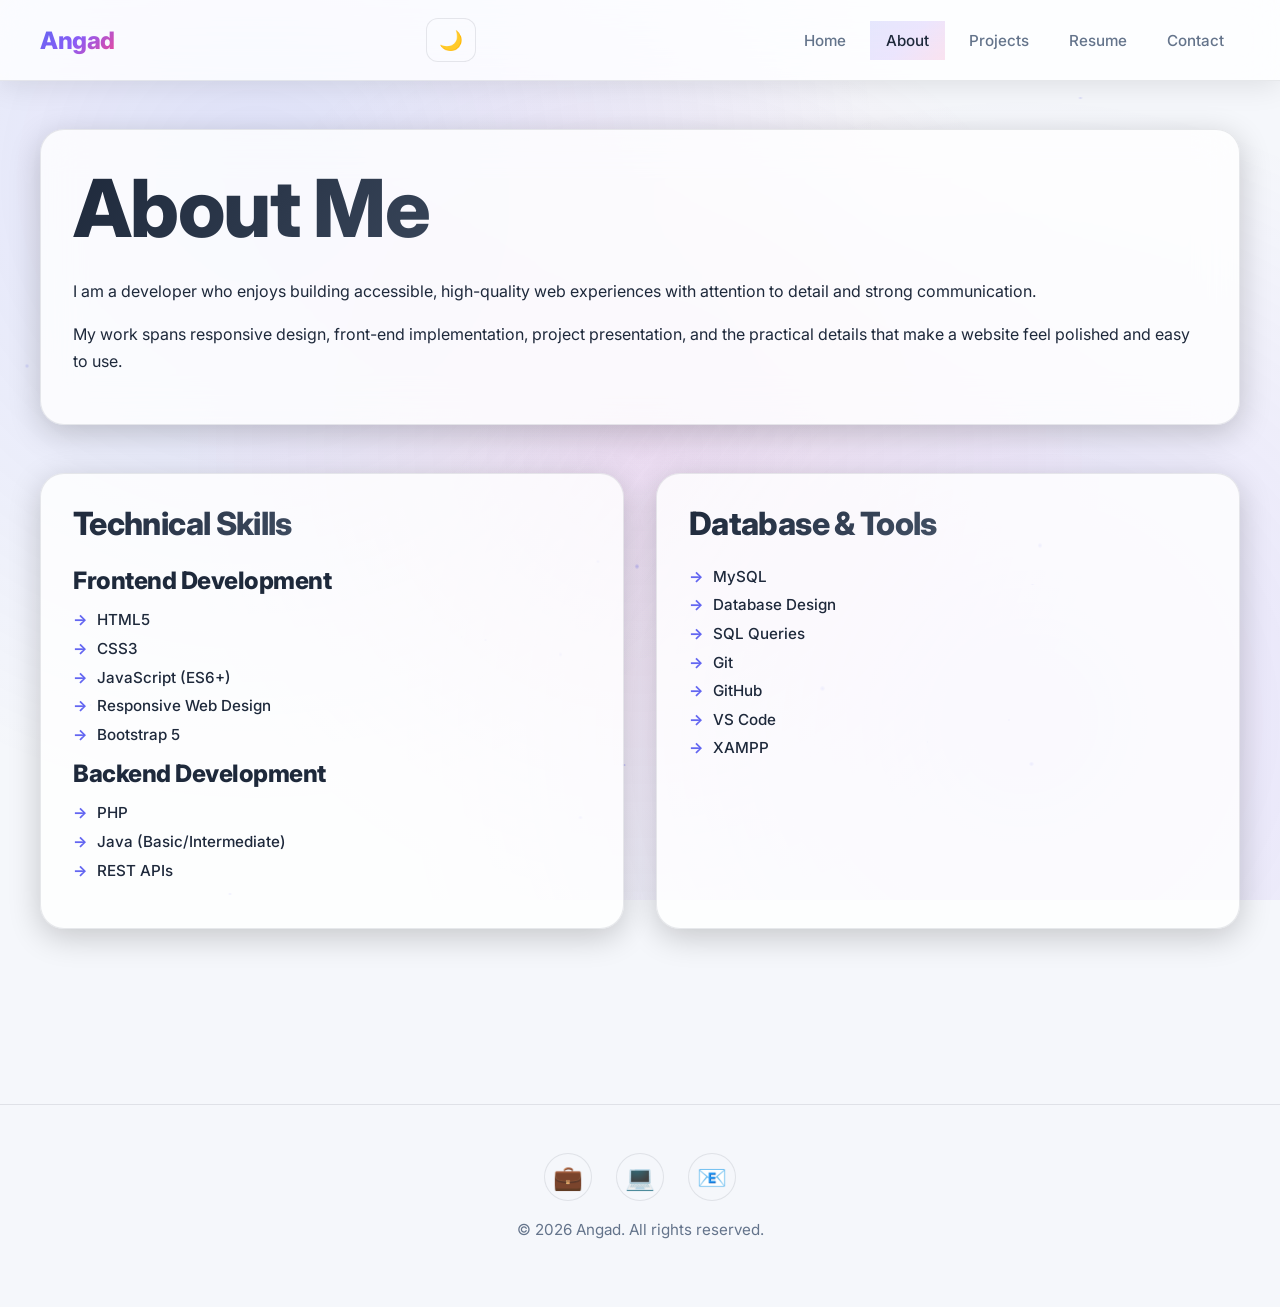
==== commit 6e96df7c: "Add LinkedIn profile and social links to footer across all pages" ====
--- a/about.html
+++ b/about.html
@@ -68,7 +68,14 @@
     </main>
 
     <footer class="site-footer">
-      <p>© <span id="year"></span> Angad. All rights reserved.</p>
+      <div class="container" style="display: flex; flex-direction: column; align-items: center; gap: 1rem;">
+        <div style="display: flex; gap: 1.5rem; align-items: center; flex-wrap: wrap; justify-content: center;">
+          <a href="https://www.linkedin.com/in/angad-girap-665814273" target="_blank" rel="noopener noreferrer" style="color: var(--muted); transition: color 0.3s ease; font-size: 1.5rem;" title="LinkedIn Profile">💼</a>
+          <a href="https://github.com/angadgirap3-tech" target="_blank" rel="noopener noreferrer" style="color: var(--muted); transition: color 0.3s ease; font-size: 1.5rem;" title="GitHub Profile">💻</a>
+          <a href="mailto:angad.girap.3@gmail.com" style="color: var(--muted); transition: color 0.3s ease; font-size: 1.5rem;" title="Email">📧</a>
+        </div>
+        <p>© <span id="year"></span> Angad. All rights reserved.</p>
+      </div>
     </footer>
 
     <script src="js/script.js"></script>
--- a/css/style.css
+++ b/css/style.css
@@ -1027,3 +1027,29 @@
 .button.split:hover::after {
   transform: translateX(0);
 }
+
+
+/* Social Links in Footer */
+.site-footer a[title] {
+  display: inline-flex;
+  align-items: center;
+  justify-content: center;
+  width: 48px;
+  height: 48px;
+  border-radius: 50%;
+  background: rgba(255, 255, 255, 0.05);
+  border: 1px solid var(--border);
+  transition: all 0.3s ease;
+}
+
+.site-footer a[title]:hover {
+  background: rgba(99, 102, 241, 0.15);
+  border-color: var(--accent);
+  transform: translateY(-3px);
+  box-shadow: 0 8px 20px rgba(99, 102, 241, 0.3);
+  color: var(--accent) !important;
+}
+
+.site-footer a[title]:active {
+  transform: translateY(-1px);
+}
